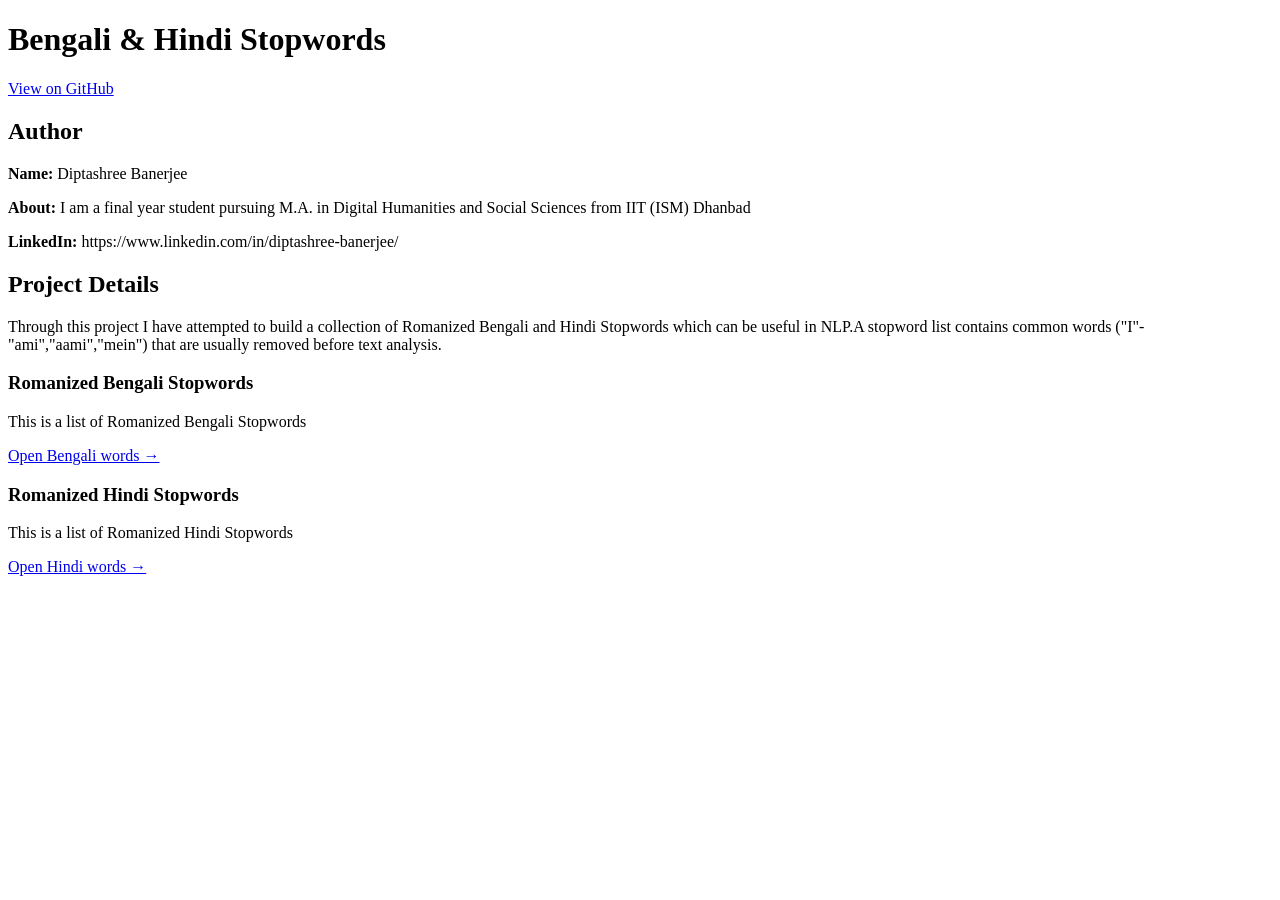
==== index.html @ 939897bc "Create index.html" ====
<!DOCTYPE html>
<html lang="en">
<head>
  <meta charset="UTF-8">
  <meta name="viewport" content="width=device-width, initial-scale=1">
  <title>Romanize Bengali & Hindi Stopwords</title>
  <link rel="stylesheet" href="style.css">
</head>
<body>
  <header>
    <h1>Bengali & Hindi Stopwords</h1>
    <a class="btn" href="https://github.com/YOUR-USERNAME/YOUR-REPO" target="_blank">View on GitHub</a>
  </header>

  <main>
    <section>
      <h2>Author</h2>
      <p><strong>Name:</strong> Diptashree Banerjee</p>
      <p><strong>About:</strong> I am a final year student pursuing M.A. in Digital Humanities and Social Sciences from IIT (ISM) Dhanbad</p>
      <p><strong>LinkedIn:</strong> https://www.linkedin.com/in/diptashree-banerjee/ </p>
    </section>

    <section>
      <h2>Project Details</h2>
      <p> Through this project I have attempted to build a collection of Romanized Bengali and Hindi Stopwords which can be useful in NLP.A stopword list contains common words ("I"-"ami","aami","mein") that are usually removed before text analysis.</p>

      <h3>Romanized Bengali Stopwords</h3>
      <p>This is a list of Romanized Bengali Stopwords</p>
      <a href="bengali.html" target="_blank">Open Bengali words →</a>

      <h3>Romanized Hindi Stopwords</h3>
      <p>This is a list of Romanized Hindi Stopwords</p>
      <a href="hindi.html" target="_blank">Open Hindi words →</a>
    </section>
  </main>
</body>
</html>
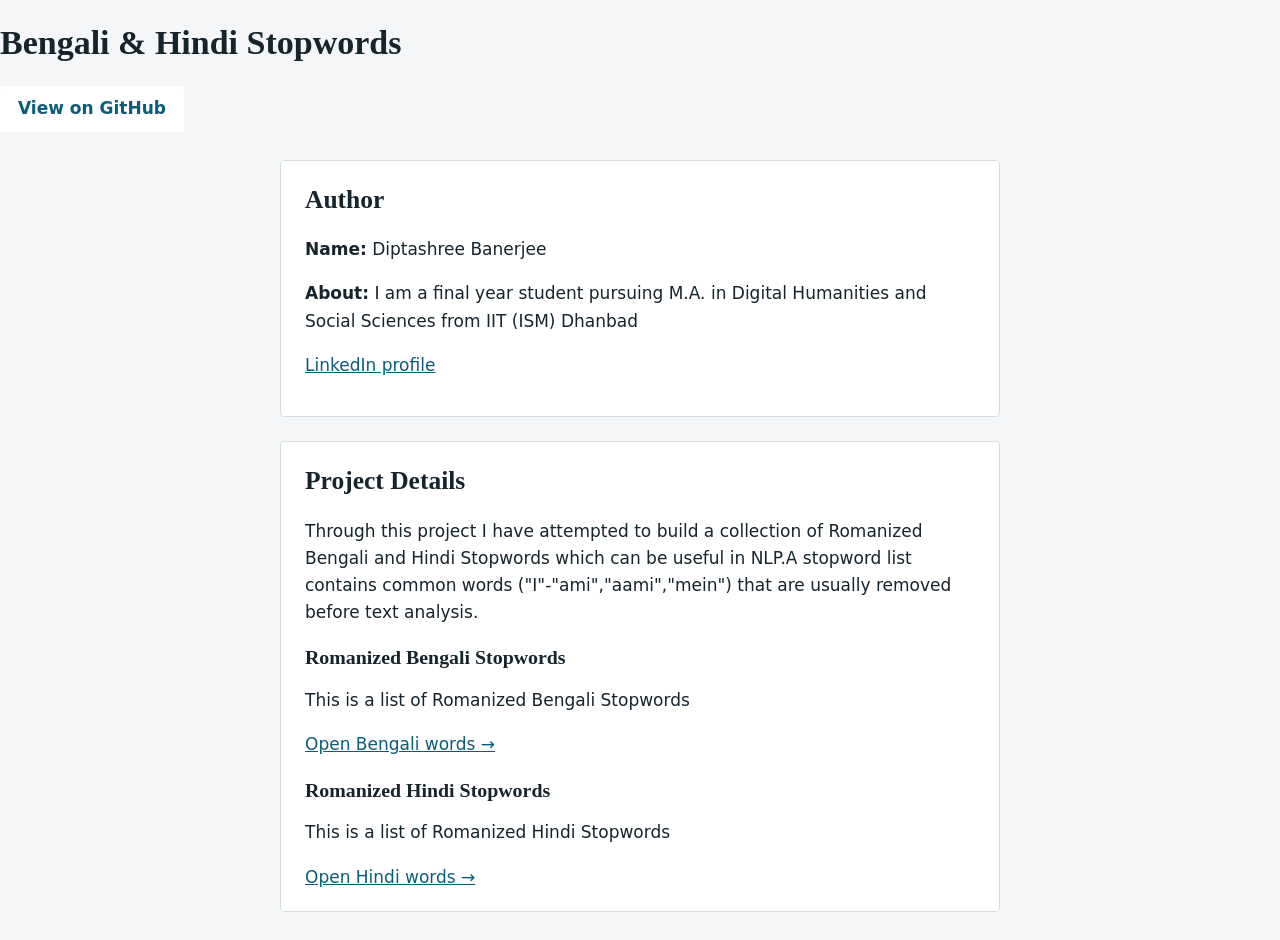
==== commit 0cbd6104: "Update index.html" ====
--- a/index.html
+++ b/index.html
@@ -9,7 +9,7 @@
 <body>
   <header>
     <h1>Bengali & Hindi Stopwords</h1>
-    <a class="btn" href="https://github.com/YOUR-USERNAME/YOUR-REPO" target="_blank">View on GitHub</a>
+    <a class="btn" href="https://github.com/DiptashreeBanerjee/RomanizedBengaliandHindiStopwords" target="_blank">View on GitHub</a>
   </header>
 
   <main>
@@ -17,7 +17,7 @@
       <h2>Author</h2>
       <p><strong>Name:</strong> Diptashree Banerjee</p>
       <p><strong>About:</strong> I am a final year student pursuing M.A. in Digital Humanities and Social Sciences from IIT (ISM) Dhanbad</p>
-      <p><strong>LinkedIn:</strong> https://www.linkedin.com/in/diptashree-banerjee/ </p>
+      <p><a href="https://www.linkedin.com/in/diptashree-banerjee/" target="_blank" rel="noopener">LinkedIn profile</a></p> </p>
     </section>
 
     <section>
--- a/style.css
+++ b/style.css
@@ -0,0 +1,27 @@
+:root {
+  --bg: #f4f6f7; --card: #ffffff; --ink: #16242b; --muted: #55656d;
+  --accent: #0b5c7a; --line: #d5dde1;
+}
+* { box-sizing: border-box; }
+body { margin: 0; background: var(--bg); color: var(--ink);
+       font: 17px/1.6 system-ui, -apple-system, "Segoe UI", Roboto, sans-serif; }
+h1, h2, h3 { font-family: Georgia, "Times New Roman", serif; line-height: 1.2; }
+.top { background: var(--accent); color: #fff; padding: 40px 24px 32px; }
+.top h1 { margin: 0 0 6px; font-size: clamp(1.8rem, 5vw, 2.8rem); }
+.sub { margin: 0 0 20px; opacity: .9; }
+.btn { display: inline-block; background: #fff; color: var(--accent); padding: 9px 18px;
+       border-radius: 4px; text-decoration: none; font-weight: 600; }
+.btn:hover { background: #e6f1f5; }
+main { max-width: 760px; margin: 28px auto; padding: 0 20px; }
+section { background: var(--card); border: 1px solid var(--line); border-radius: 4px;
+          padding: 8px 24px 20px; margin-bottom: 24px; }
+h2 { margin-top: 16px; } h3 { margin-bottom: 4px; }
+a { color: var(--accent); }
+a:focus-visible, input:focus-visible { outline: 3px solid #f2a900; outline-offset: 2px; }
+label { font-weight: 600; }
+#search { display: block; width: 100%; margin: 6px 0 10px; padding: 10px 12px;
+          font-size: 1rem; border: 1px solid var(--line); border-radius: 4px; }
+#count { color: var(--muted); margin: 0 0 14px; }
+.word-grid { display: flex; flex-wrap: wrap; gap: 8px; }
+.word { background: var(--card); border: 1px solid var(--line); border-radius: 4px;
+        padding: 4px 12px; font-size: 1.05rem; }
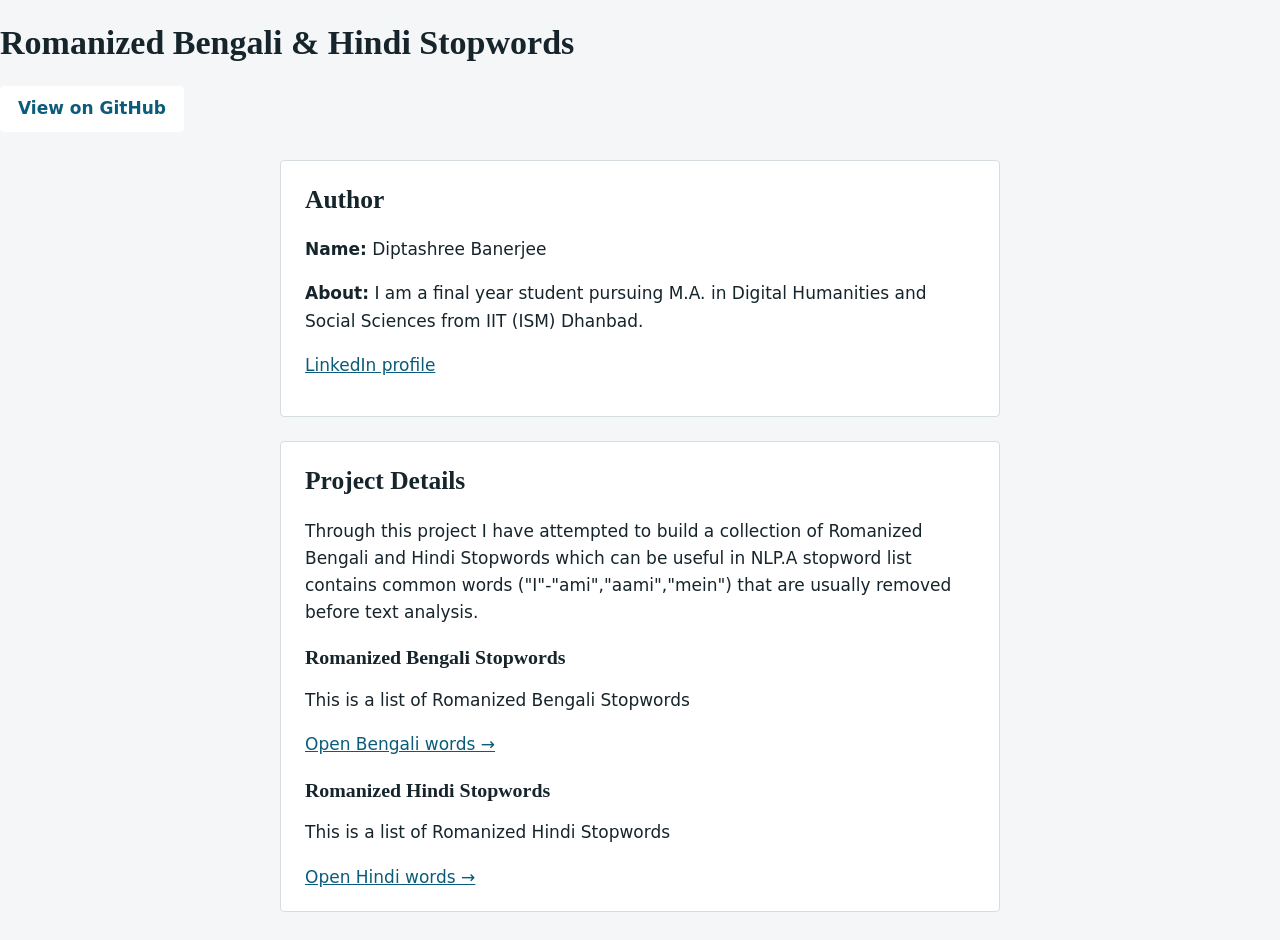
==== commit dc76dedf: "Update index.html" ====
--- a/index.html
+++ b/index.html
@@ -3,12 +3,12 @@
 <head>
   <meta charset="UTF-8">
   <meta name="viewport" content="width=device-width, initial-scale=1">
-  <title>Romanize Bengali & Hindi Stopwords</title>
+  <title>Romanized Bengali & Hindi Stopwords | Diptashree</title>
   <link rel="stylesheet" href="style.css">
 </head>
 <body>
   <header>
-    <h1>Bengali & Hindi Stopwords</h1>
+    <h1>Romanized Bengali & Hindi Stopwords</h1>
     <a class="btn" href="https://github.com/DiptashreeBanerjee/RomanizedBengaliandHindiStopwords" target="_blank">View on GitHub</a>
   </header>
 
@@ -16,7 +16,7 @@
     <section>
       <h2>Author</h2>
       <p><strong>Name:</strong> Diptashree Banerjee</p>
-      <p><strong>About:</strong> I am a final year student pursuing M.A. in Digital Humanities and Social Sciences from IIT (ISM) Dhanbad</p>
+      <p><strong>About:</strong> I am a final year student pursuing M.A. in Digital Humanities and Social Sciences from IIT (ISM) Dhanbad. </p>
       <p><a href="https://www.linkedin.com/in/diptashree-banerjee/" target="_blank" rel="noopener">LinkedIn profile</a></p> </p>
     </section>
 
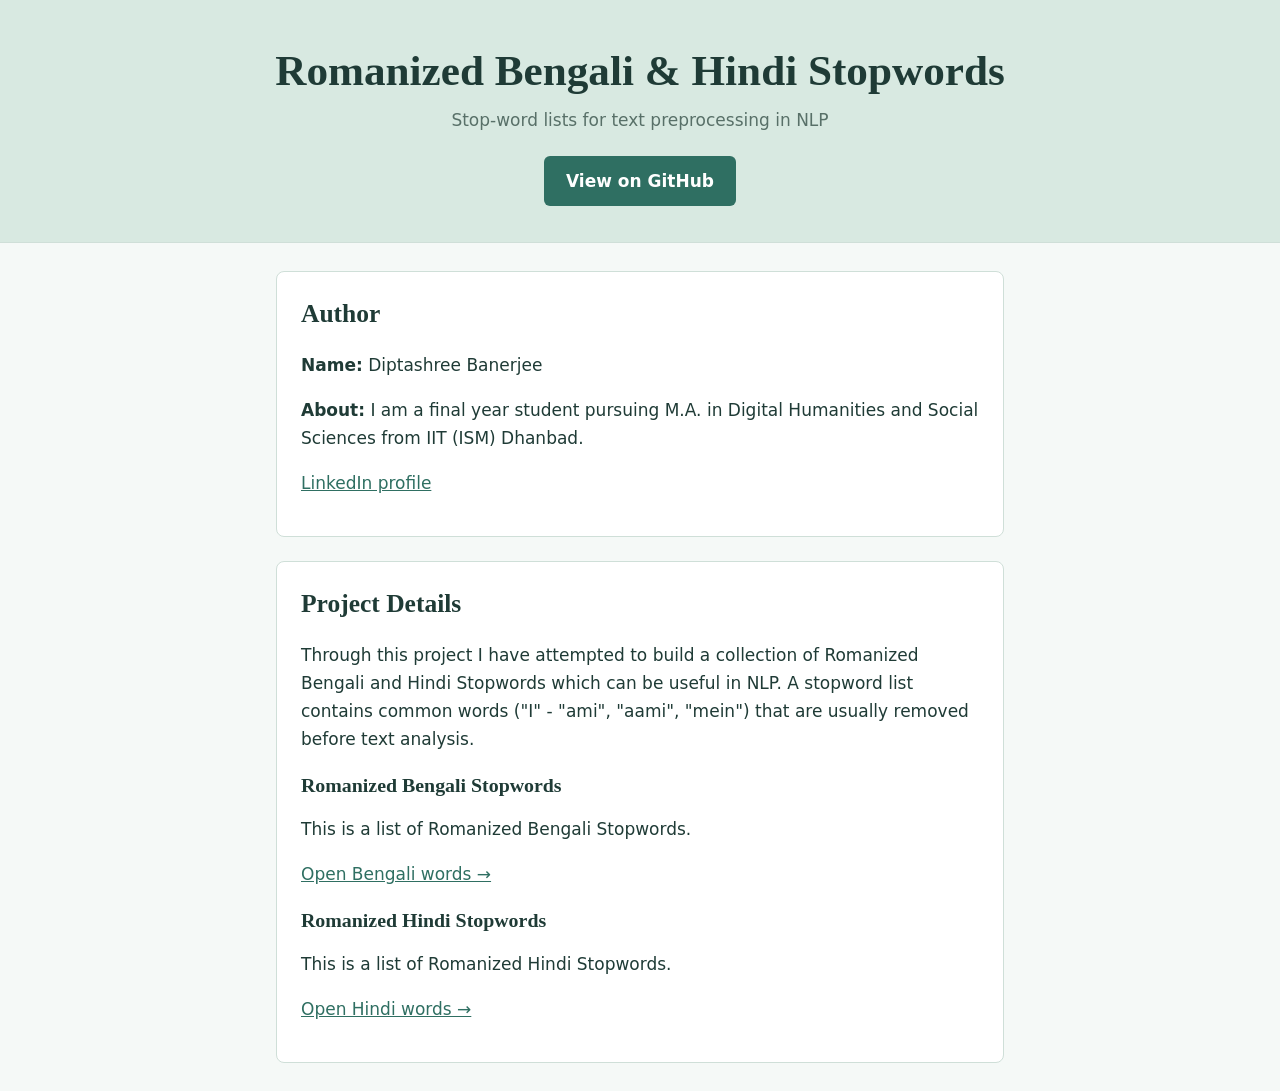
==== commit 5fc6058e: "Add files via upload" ====
--- a/index.html
+++ b/index.html
@@ -7,30 +7,31 @@
   <link rel="stylesheet" href="style.css">
 </head>
 <body>
-  <header>
-    <h1>Romanized Bengali & Hindi Stopwords</h1>
-    <a class="btn" href="https://github.com/DiptashreeBanerjee/RomanizedBengaliandHindiStopwords" target="_blank">View on GitHub</a>
+  <header class="top">
+    <h1>Romanized Bengali &amp; Hindi Stopwords</h1>
+    <p class="sub">Stop-word lists for text preprocessing in NLP</p>
+    <a class="btn" href="https://github.com/DiptashreeBanerjee/RomanizedBengaliandHindiStopwords" target="_blank" rel="noopener">View on GitHub</a>
   </header>
 
   <main>
     <section>
       <h2>Author</h2>
       <p><strong>Name:</strong> Diptashree Banerjee</p>
-      <p><strong>About:</strong> I am a final year student pursuing M.A. in Digital Humanities and Social Sciences from IIT (ISM) Dhanbad. </p>
-      <p><a href="https://www.linkedin.com/in/diptashree-banerjee/" target="_blank" rel="noopener">LinkedIn profile</a></p> </p>
+      <p><strong>About:</strong> I am a final year student pursuing M.A. in Digital Humanities and Social Sciences from IIT (ISM) Dhanbad.</p>
+      <p><a href="https://www.linkedin.com/in/diptashree-banerjee/" target="_blank" rel="noopener">LinkedIn profile</a></p>
     </section>
 
     <section>
       <h2>Project Details</h2>
-      <p> Through this project I have attempted to build a collection of Romanized Bengali and Hindi Stopwords which can be useful in NLP.A stopword list contains common words ("I"-"ami","aami","mein") that are usually removed before text analysis.</p>
+      <p>Through this project I have attempted to build a collection of Romanized Bengali and Hindi Stopwords which can be useful in NLP. A stopword list contains common words ("I" - "ami", "aami", "mein") that are usually removed before text analysis.</p>
 
       <h3>Romanized Bengali Stopwords</h3>
-      <p>This is a list of Romanized Bengali Stopwords</p>
-      <a href="bengali.html" target="_blank">Open Bengali words →</a>
+      <p>This is a list of Romanized Bengali Stopwords.</p>
+      <p><a href="bengali.html" target="_blank" rel="noopener">Open Bengali words →</a></p>
 
       <h3>Romanized Hindi Stopwords</h3>
-      <p>This is a list of Romanized Hindi Stopwords</p>
-      <a href="hindi.html" target="_blank">Open Hindi words →</a>
+      <p>This is a list of Romanized Hindi Stopwords.</p>
+      <p><a href="hindi.html" target="_blank" rel="noopener">Open Hindi words →</a></p>
     </section>
   </main>
 </body>
--- a/style.css
+++ b/style.css
@@ -1,27 +1,52 @@
 :root {
-  --bg: #f4f6f7; --card: #ffffff; --ink: #16242b; --muted: #55656d;
-  --accent: #0b5c7a; --line: #d5dde1;
+  --page: #f5f9f7;      /* very light mint */
+  --header: #d8e9e1;    /* soft sage green */
+  --ink: #1f3b36;       /* deep green-grey text */
+  --muted: #587068;
+  --accent: #2f6f62;    /* calm teal */
+  --accent-dark: #245449;
+  --card: #ffffff;
+  --line: #cfdfd8;
 }
 * { box-sizing: border-box; }
-body { margin: 0; background: var(--bg); color: var(--ink);
-       font: 17px/1.6 system-ui, -apple-system, "Segoe UI", Roboto, sans-serif; }
-h1, h2, h3 { font-family: Georgia, "Times New Roman", serif; line-height: 1.2; }
-.top { background: var(--accent); color: #fff; padding: 40px 24px 32px; }
-.top h1 { margin: 0 0 6px; font-size: clamp(1.8rem, 5vw, 2.8rem); }
-.sub { margin: 0 0 20px; opacity: .9; }
-.btn { display: inline-block; background: #fff; color: var(--accent); padding: 9px 18px;
-       border-radius: 4px; text-decoration: none; font-weight: 600; }
-.btn:hover { background: #e6f1f5; }
-main { max-width: 760px; margin: 28px auto; padding: 0 20px; }
-section { background: var(--card); border: 1px solid var(--line); border-radius: 4px;
-          padding: 8px 24px 20px; margin-bottom: 24px; }
-h2 { margin-top: 16px; } h3 { margin-bottom: 4px; }
+html { -webkit-text-size-adjust: 100%; }
+body { margin: 0; background: var(--page); color: var(--ink);
+       font: 17px/1.65 system-ui, -apple-system, "Segoe UI", Roboto, sans-serif; }
+h1, h2, h3 { font-family: Georgia, "Times New Roman", serif; line-height: 1.25; }
+
+/* Header: sage background, everything centered */
+.top { background: var(--header); text-align: center;
+       padding: 44px 20px 36px; border-bottom: 1px solid var(--line); }
+.top h1 { margin: 0 auto 8px; max-width: 18em; font-size: clamp(1.7rem, 6vw, 2.7rem); }
+.sub { margin: 0 auto 22px; max-width: 32em; color: var(--muted); }
+.btn { display: inline-block; background: var(--accent); color: #fff;
+       padding: 11px 22px; min-height: 44px; border-radius: 6px;
+       text-decoration: none; font-weight: 600; }
+.btn:hover { background: var(--accent-dark); }
+
+main { max-width: 760px; margin: 28px auto; padding: 0 16px; }
+section { background: var(--card); border: 1px solid var(--line); border-radius: 8px;
+          padding: 8px 24px 22px; margin-bottom: 24px; }
+h2 { margin-top: 18px; }
+h3 { margin-bottom: 4px; }
 a { color: var(--accent); }
-a:focus-visible, input:focus-visible { outline: 3px solid #f2a900; outline-offset: 2px; }
-label { font-weight: 600; }
-#search { display: block; width: 100%; margin: 6px 0 10px; padding: 10px 12px;
-          font-size: 1rem; border: 1px solid var(--line); border-radius: 4px; }
-#count { color: var(--muted); margin: 0 0 14px; }
+a:focus-visible, input:focus-visible, select:focus-visible, .btn:focus-visible {
+  outline: 3px solid #e0a100; outline-offset: 2px; }
+
+/* Word pages: search and sort controls */
+.controls { display: flex; flex-wrap: wrap; gap: 14px; margin-bottom: 8px; }
+.field { flex: 1 1 220px; display: flex; flex-direction: column; }
+label { font-weight: 600; margin-bottom: 4px; }
+input, select { width: 100%; min-height: 44px; padding: 8px 12px; font-size: 1rem;
+                color: var(--ink); background: #fff; border: 1px solid var(--line);
+                border-radius: 6px; }
+#count { color: var(--muted); margin: 8px 0 14px; }
 .word-grid { display: flex; flex-wrap: wrap; gap: 8px; }
-.word { background: var(--card); border: 1px solid var(--line); border-radius: 4px;
+.word { background: var(--card); border: 1px solid var(--line); border-radius: 6px;
         padding: 4px 12px; font-size: 1.05rem; }
+
+@media (max-width: 480px) {
+  body { font-size: 16px; }
+  .top { padding: 32px 16px 28px; }
+  section { padding: 4px 16px 18px; }
+}
